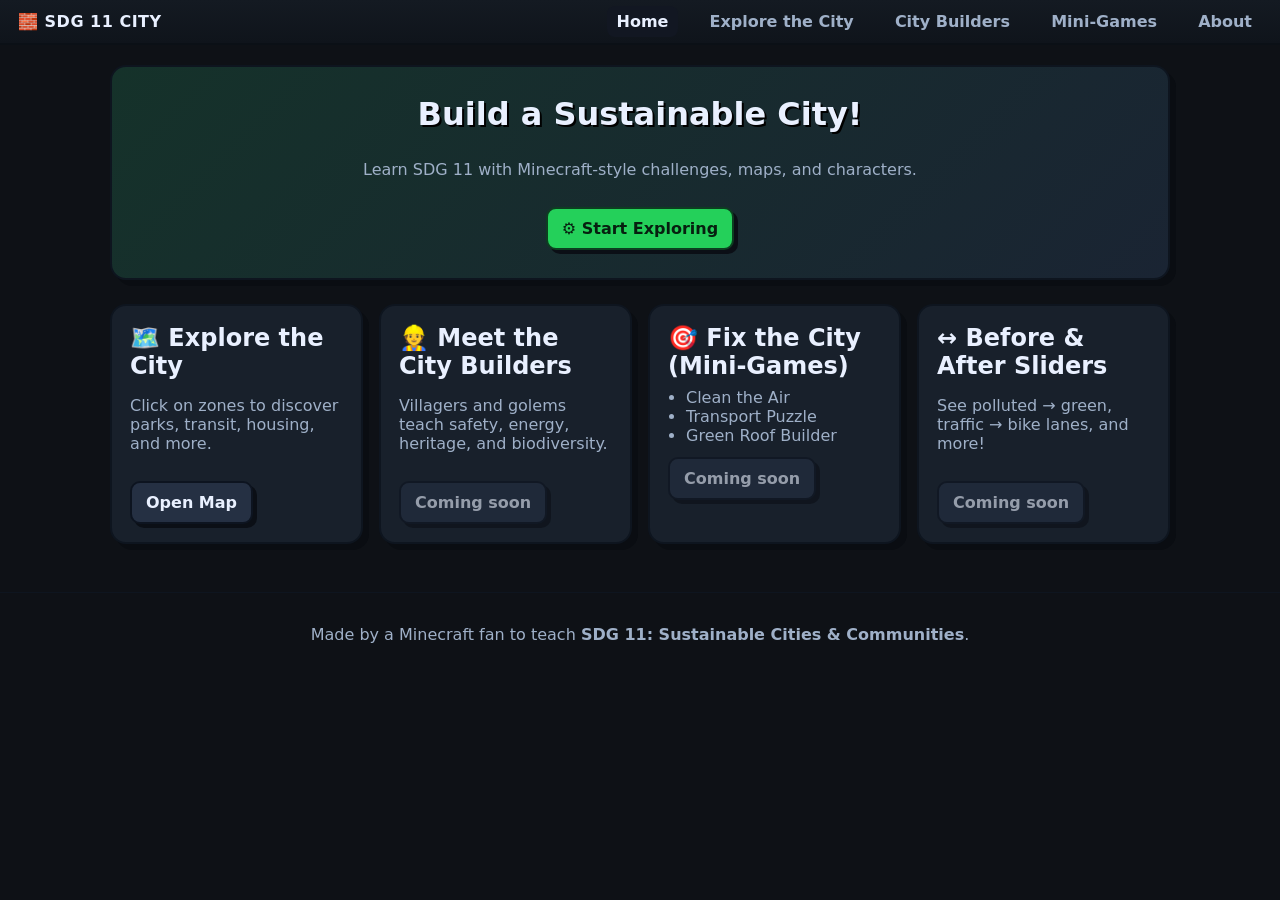
==== index.html @ 468fec7d "Add files via upload" ====
<!doctype html>
<html lang="en">
<head>
  <meta charset="utf-8" />
  <meta name="viewport" content="width=device-width, initial-scale=1" />
  <title>SDG 11 City — Minecraft Style</title>
  <link rel="stylesheet" href="css/styles.css" />
</head>
<body>
  <header class="site-header">
    <div class="logo">🧱 SDG 11 City</div>
    <nav class="main-nav">
      <a class="active" href="index.html">Home</a>
      <a href="city.html">Explore the City</a>
      <a href="#builders">City Builders</a>
      <a href="#minigames">Mini‑Games</a>
      <a href="#about">About</a>
    </nav>
  </header>

  <main class="container">
    <section class="hero">
      <h1>Build a Sustainable City!</h1>
      <p>Learn SDG 11 with Minecraft‑style challenges, maps, and characters.</p>
      <a class="btn btn-primary" href="city.html">⚙️ Start Exploring</a>
    </section>

    <section class="grid features">
      <article class="card">
        <h2>🗺️ Explore the City</h2>
        <p>Click on zones to discover parks, transit, housing, and more.</p>
        <a class="btn" href="city.html">Open Map</a>
      </article>

      <article class="card" id="builders">
        <h2>👷 Meet the City Builders</h2>
        <p>Villagers and golems teach safety, energy, heritage, and biodiversity.</p>
        <a class="btn disabled" href="#">Coming soon</a>
      </article>

      <article class="card" id="minigames">
        <h2>🎯 Fix the City (Mini‑Games)</h2>
        <ul>
          <li>Clean the Air</li>
          <li>Transport Puzzle</li>
          <li>Green Roof Builder</li>
        </ul>
        <a class="btn disabled" href="#">Coming soon</a>
      </article>

      <article class="card">
        <h2>↔️ Before & After Sliders</h2>
        <p>See polluted → green, traffic → bike lanes, and more!</p>
        <a class="btn disabled" href="#">Coming soon</a>
      </article>
    </section>
  </main>

  <footer class="site-footer" id="about">
    <p>Made by a Minecraft fan to teach <strong>SDG 11: Sustainable Cities &amp; Communities</strong>.</p>
  </footer>

  <script src="js/main.js"></script>
</body>
</html>
---- css/styles.css ----
/* Color palette: earthy greens + brick oranges */
:root{
  --bg:#0e1116;
  --panel:#1b2330;
  --accent:#24d05a;
  --accent2:#f59e0b;
  --text:#e9f0ff;
  --muted:#9fb0c8;
  --card:#18202b;
  --shadow:#0a0d12;
}

*{ box-sizing:border-box; }
html,body{ margin:0; padding:0; background:var(--bg); color:var(--text); font-family: system-ui,Segoe UI,Roboto,Arial,sans-serif; }

.site-header{
  position:sticky; top:0; z-index:10;
  display:flex; align-items:center; justify-content:space-between;
  padding:12px 18px; background:linear-gradient(180deg,#141a22,#0f141b);
  border-bottom:2px solid #0b1016;
}
.logo{ font-weight:900; letter-spacing:0.5px; text-transform:uppercase; }
.main-nav a{
  color:var(--muted); margin-left:16px; text-decoration:none; font-weight:600;
  padding:6px 10px; border-radius:8px;
}
.main-nav a:hover, .main-nav a.active{ color:var(--text); background:#121722; }

.container{ max-width:1100px; margin:0 auto; padding:20px; }

.hero{
  background:linear-gradient(135deg,#15322a 0%, #1a2433 100%);
  border:2px solid #0e151f; border-radius:16px; padding:28px;
  box-shadow: 6px 6px 0 var(--shadow);
  text-align:center;
}
.hero h1{ margin-top:0; font-size:2rem; text-shadow:2px 2px 0 #000; }
.hero p{ color:var(--muted); }

.btn{
  display:inline-block; margin-top:12px; padding:10px 14px; border-radius:10px;
  background:#253043; color:var(--text); text-decoration:none; border:2px solid #0d1420;
  box-shadow: 4px 4px 0 #0b0f16; font-weight:700;
}
.btn:hover{ transform:translateY(-1px); background:#2b3a54; }
.btn-primary{ background:var(--accent); color:#072010; border-color:#0c3f20; }
.btn-primary:hover{ filter:brightness(1.05); }
.btn.disabled{ opacity:0.6; pointer-events:none; }

.grid.features{
  margin-top:24px;
  display:grid; grid-template-columns: repeat(auto-fit, minmax(230px, 1fr)); gap:16px;
}

.card{
  background:var(--card);
  border:2px solid #0e151f; border-radius:16px; padding:18px;
  box-shadow: 6px 6px 0 var(--shadow);
}
.card h2{ margin:0 0 8px; }
.card ul{ padding-left:18px; margin:6px 0 0; }
.card p, .card li{ color:var(--muted); }

.site-footer{
  margin-top:28px; text-align:center; padding:16px; color:var(--muted);
  border-top:1px solid #0e151f;
}

/* Simple “blocky” feel */
.card, .btn, .hero { image-rendering: pixelated; }

/* Make it comfy on small screens */
@media (max-width:600px){
  .main-nav a{ margin-left:8px; padding:6px; }
  .hero h1{ font-size:1.6rem; }
}

/* City map */
.city-map{ margin-top:20px; }
.map-grid{
  display:grid;
  grid-template-columns: repeat(6, 1fr);
  gap:6px;
  background:#0c1219; padding:6px; border-radius:12px;
  border:2px solid #0e151f; box-shadow: 6px 6px 0 #0a0d12;
}
.tile{
  aspect-ratio:1/1; width:100%;
  border:2px solid #0e151f;
  border-radius:8px;
  box-shadow: 4px 4px 0 #0a0d12;
  cursor:pointer;
  image-rendering: pixelated;
  transition: transform 80ms ease, filter 120ms ease;
}
.tile:focus{ outline:3px solid var(--accent); }

/* “Blocky” color themes to suggest materials */
.tile.road{ background: repeating-linear-gradient(45deg,#2a3347,#2a3347 8px,#252f42 8px,#252f42 16px); }
.tile.housing{ background: linear-gradient(135deg,#8b5a2b,#6b441f); }
.tile.park{ background: linear-gradient(135deg,#2f6a3b,#2c8a4d); }
.tile.transit{ background: linear-gradient(135deg,#3a3f66,#20243f); }
.tile.energy{ background: linear-gradient(135deg,#f1c40f,#f59e0b); }
.tile.plaza{ background: linear-gradient(135deg,#9aa3ad,#7b8794); }
.tile.safety{ background: linear-gradient(135deg,#8c3c3c,#5b2626); }
.tile.market{ background: linear-gradient(135deg,#3f6a84,#2a4a5d); }
.tile.water{ background: linear-gradient(135deg,#1968a5,#0f4975); }

.tile:hover{ transform: translateY(-2px); filter: brightness(1.05); }
.legend{ color:var(--muted); text-align:center; margin-top:10px; }

/* Modal */
.modal{
  position:fixed; inset:0; background: rgba(0,0,0,0.6);
  display:grid; place-items:center; padding:16px;
}
.modal[hidden]{ display:none; }
.modal-content{
  width:min(560px, 95vw);
  background:var(--panel); border:2px solid #0e151f; border-radius:14px; padding:18px;
  box-shadow: 10px 10px 0 #06080c;
}
.modal-content h2{ margin-top:0; }
.modal .close{
  float:right; background:#2a354a; color:var(--text); border:2px solid #0d1420;
  border-radius:8px; padding:6px 10px; cursor:pointer;
}


/* Mini-game HUD & planting visuals */
.hud{ margin:10px 0; display:flex; gap:8px; align-items:center; justify-content:center; flex-wrap:wrap; }
.hud .chip{ background:#253043; border:2px solid #0d1420; border-radius:999px; padding:6px 10px; box-shadow: 4px 4px 0 #0b0f16; }
.map-grid.plant-mode .tile.plantable{ outline:2px dashed var(--accent); outline-offset:-2px; cursor:crosshair; }
.tile .tree{ font-size:20px; display:inline-block; filter: drop-shadow(0 1px 0 #000); }
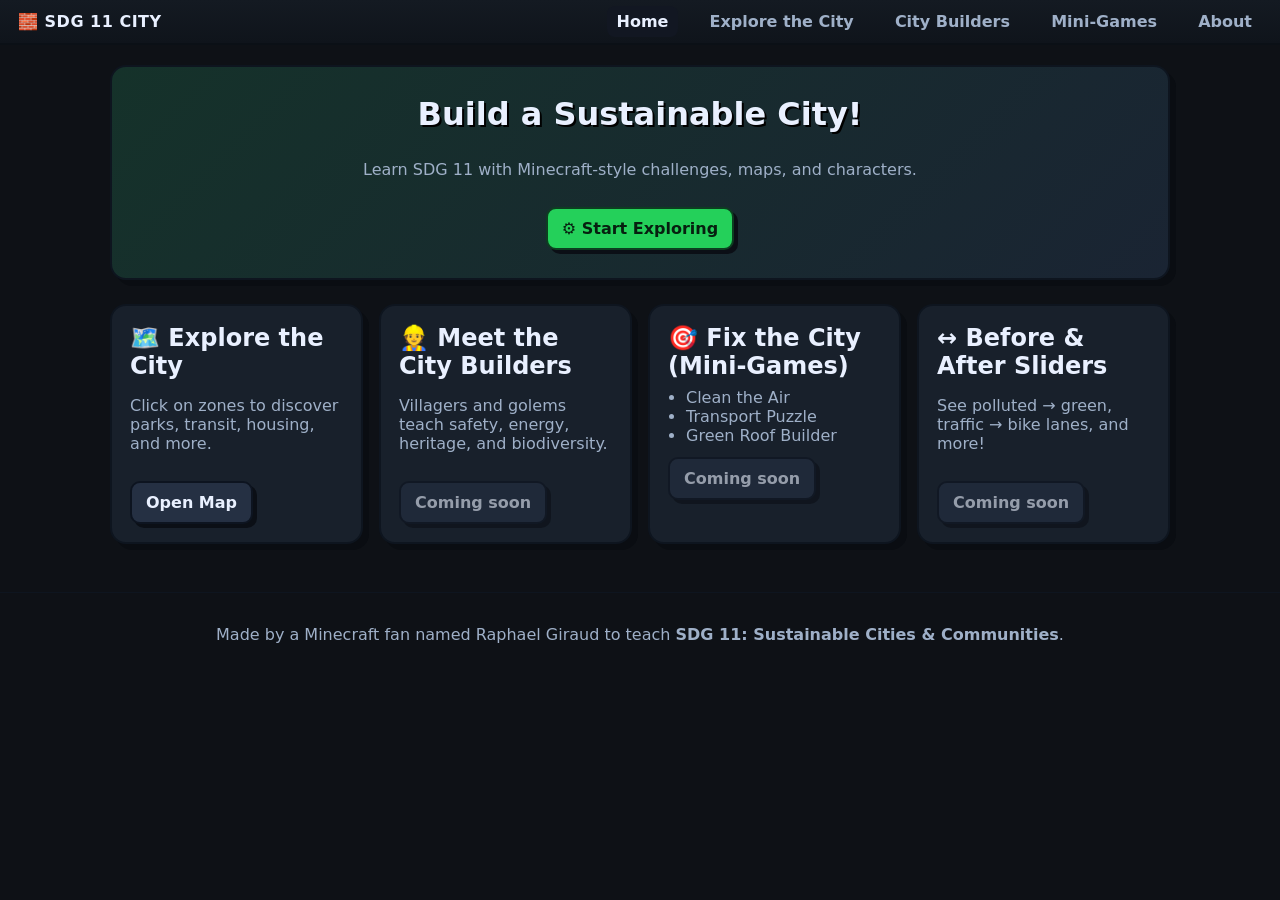
==== commit 6191a7da: "Update index.html with Raphael Giraud name" ====
--- a/index.html
+++ b/index.html
@@ -58,7 +58,7 @@
   </main>
 
   <footer class="site-footer" id="about">
-    <p>Made by a Minecraft fan to teach <strong>SDG 11: Sustainable Cities &amp; Communities</strong>.</p>
+    <p>Made by a Minecraft fan named Raphael Giraud to teach <strong>SDG 11: Sustainable Cities &amp; Communities</strong>.</p>
   </footer>
 
   <script src="js/main.js"></script>
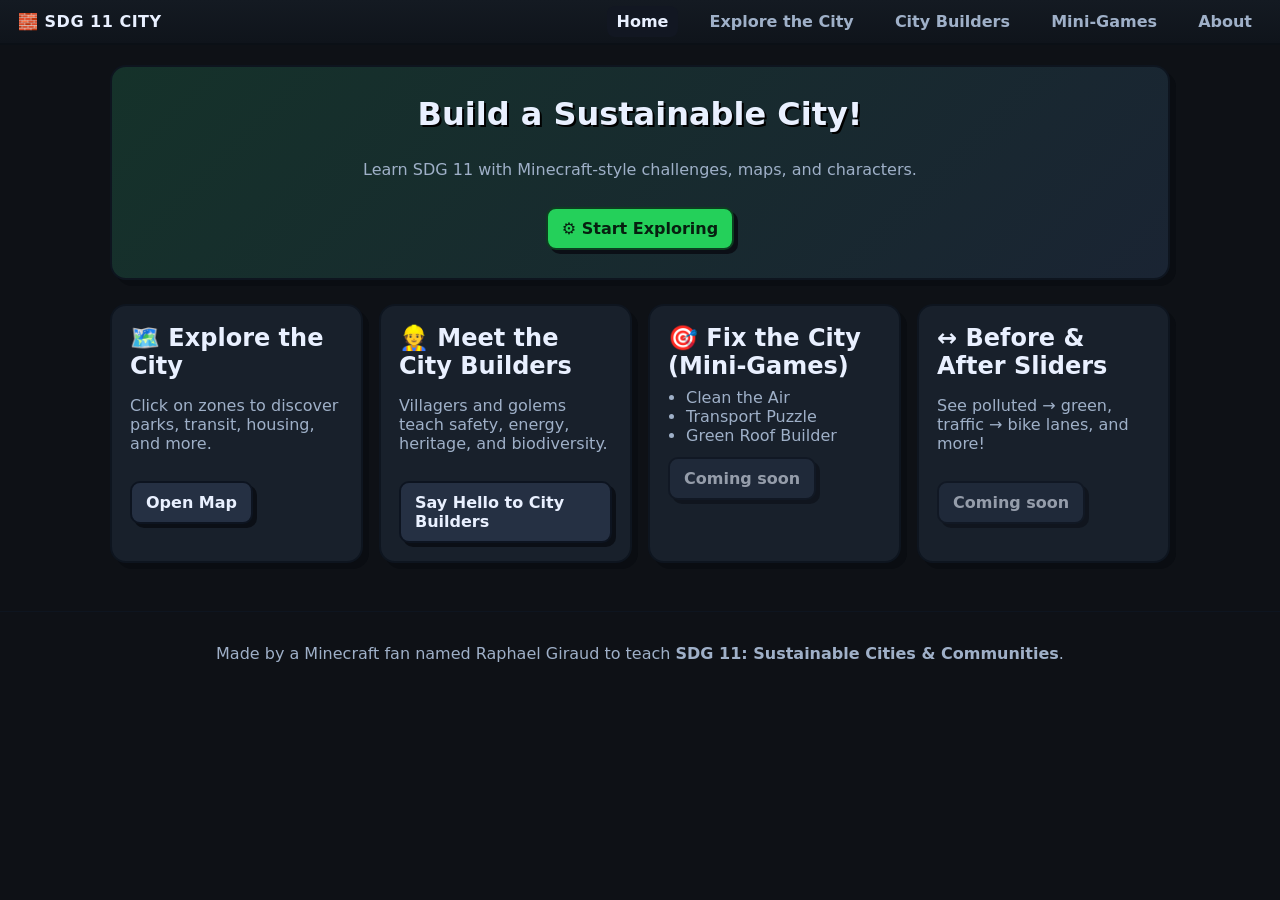
==== commit a7c7a42c: "builders link" ====
--- a/index.html
+++ b/index.html
@@ -4,7 +4,7 @@
 <head>
   <meta charset="utf-8" />
   <meta name="viewport" content="width=device-width, initial-scale=1" />
-  <title>SDG 11 City — Minecraft Style</title>
+  <title>SDG 11 City — Learning</title>
   <link rel="stylesheet" href="css/styles.css" />
 </head>
 <body>
@@ -13,7 +13,7 @@
     <nav class="main-nav">
       <a class="active" href="index.html">Home</a>
       <a href="city.html">Explore the City</a>
-      <a href="#builders">City Builders</a>
+      <a href="builders.html">City Builders</a>
       <a href="#minigames">Mini‑Games</a>
       <a href="#about">About</a>
     </nav>
@@ -36,7 +36,7 @@
       <article class="card" id="builders">
         <h2>👷 Meet the City Builders</h2>
         <p>Villagers and golems teach safety, energy, heritage, and biodiversity.</p>
-        <a class="btn disabled" href="#">Coming soon</a>
+        <a class="btn" href="builders.html">Say Hello to City Builders</a>
       </article>
 
       <article class="card" id="minigames">
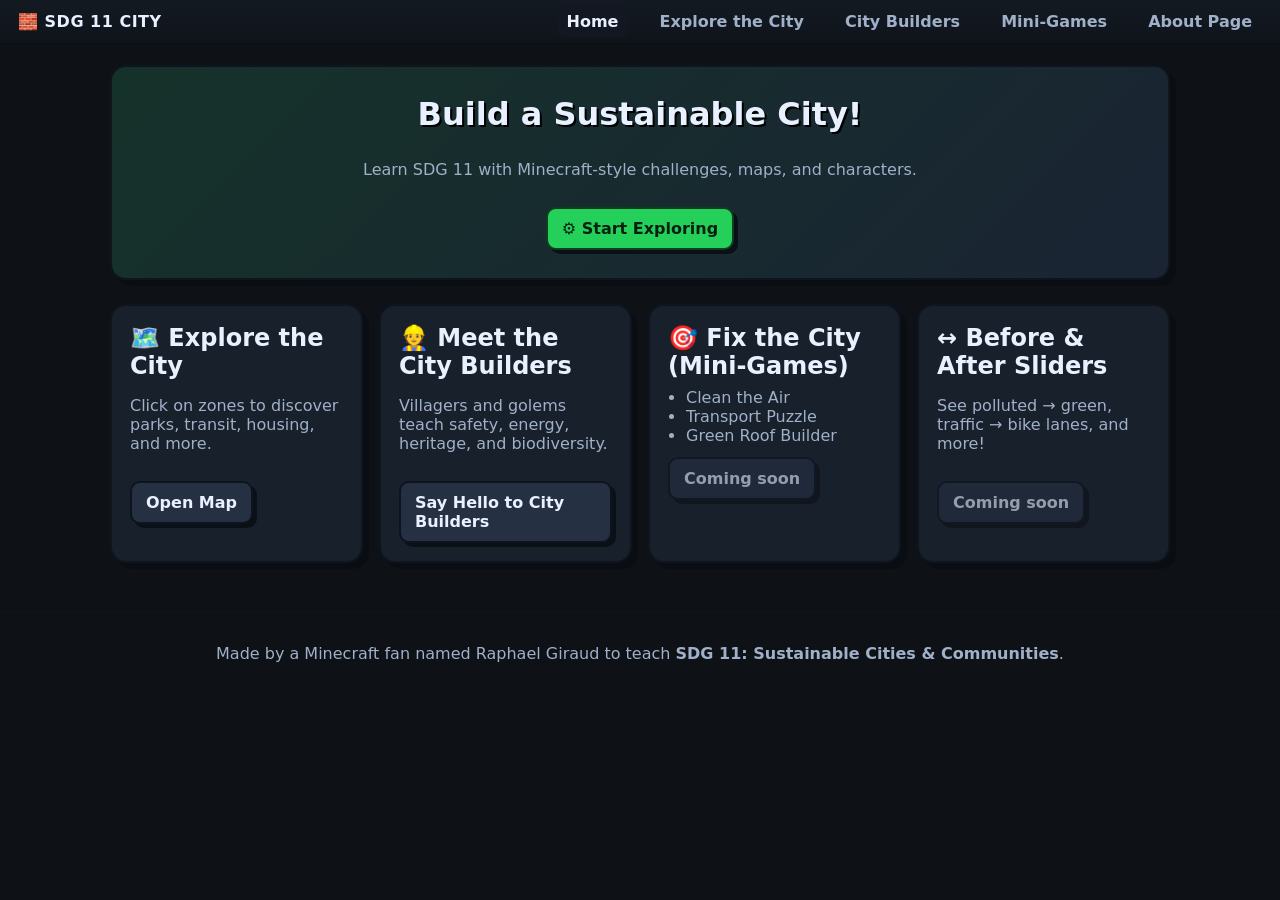
==== commit b2ef7a42: "Update index.html" ====
--- a/index.html
+++ b/index.html
@@ -1,6 +1,7 @@
 
 <!doctype html>
 <html lang="en">
+<!-- force rebuild -->
 <head>
   <meta charset="utf-8" />
   <meta name="viewport" content="width=device-width, initial-scale=1" />
@@ -15,7 +16,7 @@
       <a href="city.html">Explore the City</a>
       <a href="builders.html">City Builders</a>
       <a href="#minigames">Mini‑Games</a>
-      <a href="#about">About</a>
+      <a href="#about">About Page</a>
     </nav>
   </header>
 
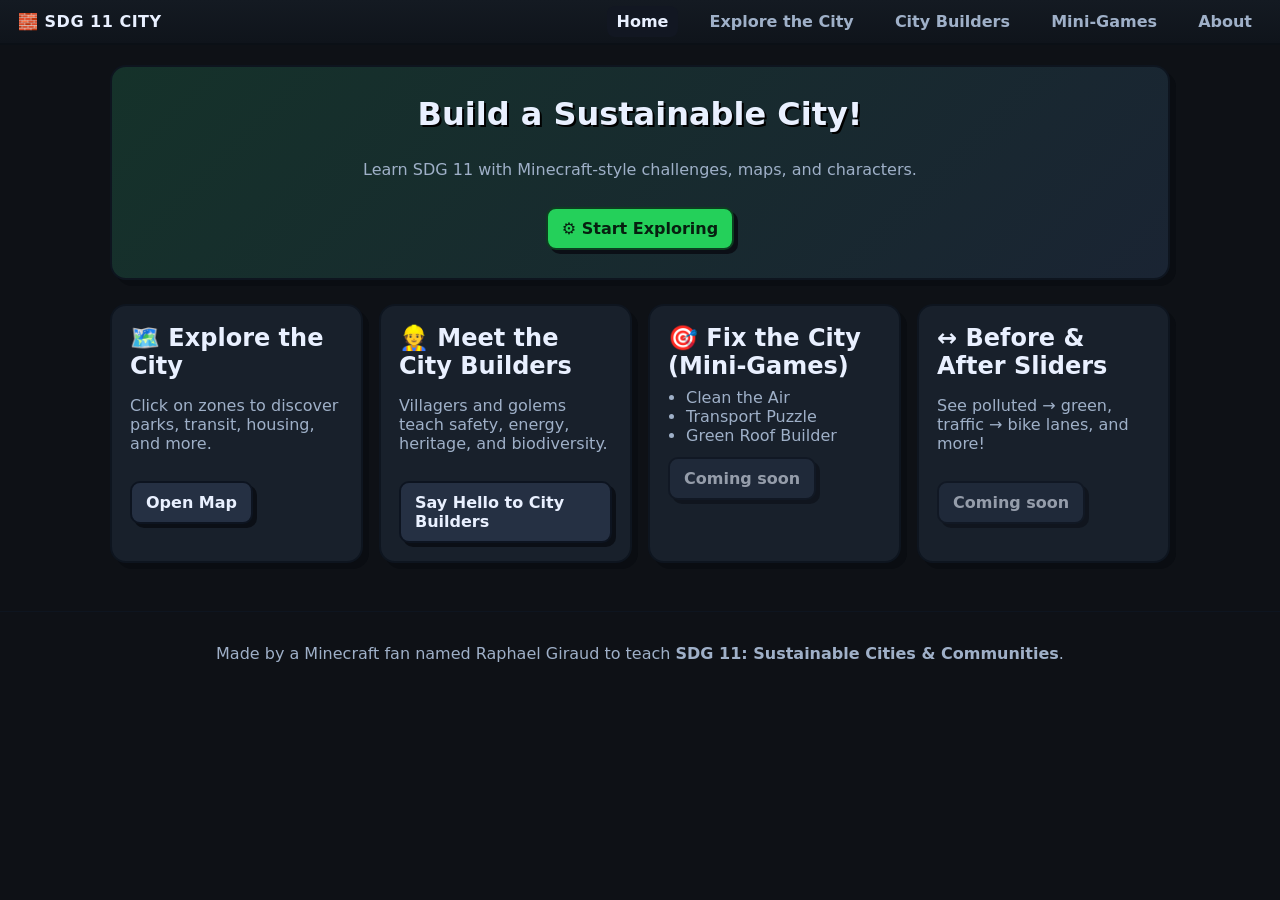
==== commit 727e75f6: "Update index.html v2" ====
--- a/index.html
+++ b/index.html
@@ -1,7 +1,6 @@
 
 <!doctype html>
 <html lang="en">
-<!-- force rebuild -->
 <head>
   <meta charset="utf-8" />
   <meta name="viewport" content="width=device-width, initial-scale=1" />
@@ -16,7 +15,7 @@
       <a href="city.html">Explore the City</a>
       <a href="builders.html">City Builders</a>
       <a href="#minigames">Mini‑Games</a>
-      <a href="#about">About Page</a>
+      <a href="#about">About</a>
     </nav>
   </header>
 
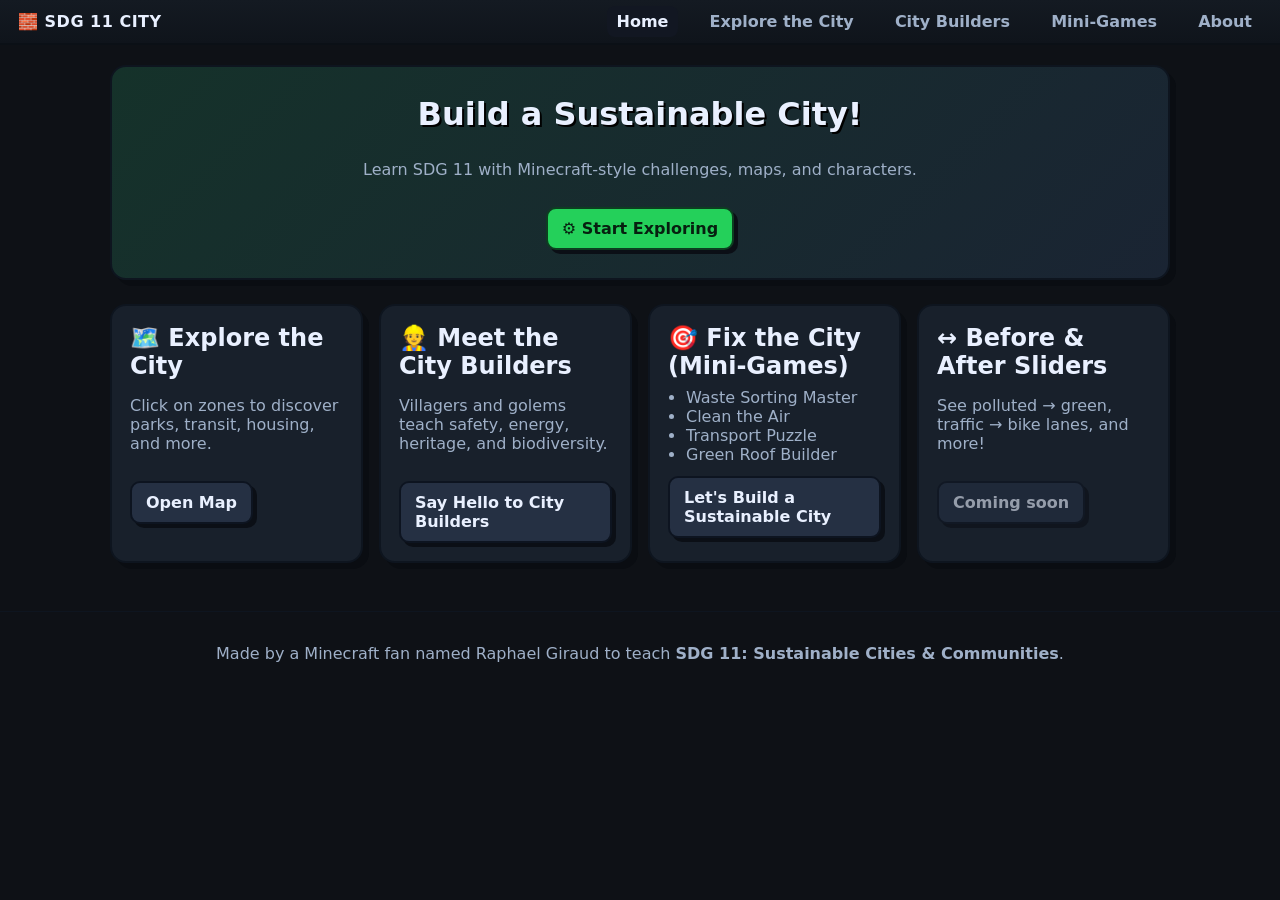
==== commit b11b73d0: "update index with waste update index with waste" ====
--- a/index.html
+++ b/index.html
@@ -14,7 +14,7 @@
       <a class="active" href="index.html">Home</a>
       <a href="city.html">Explore the City</a>
       <a href="builders.html">City Builders</a>
-      <a href="#minigames">Mini‑Games</a>
+      <a href="games.html">Mini‑Games</a>
       <a href="#about">About</a>
     </nav>
   </header>
@@ -42,11 +42,12 @@
       <article class="card" id="minigames">
         <h2>🎯 Fix the City (Mini‑Games)</h2>
         <ul>
+          <li>Waste Sorting Master</li>
           <li>Clean the Air</li>
           <li>Transport Puzzle</li>
           <li>Green Roof Builder</li>
         </ul>
-        <a class="btn disabled" href="#">Coming soon</a>
+        <a class="btn" href="games.html">Let's Build a Sustainable City</a>
       </article>
 
       <article class="card">
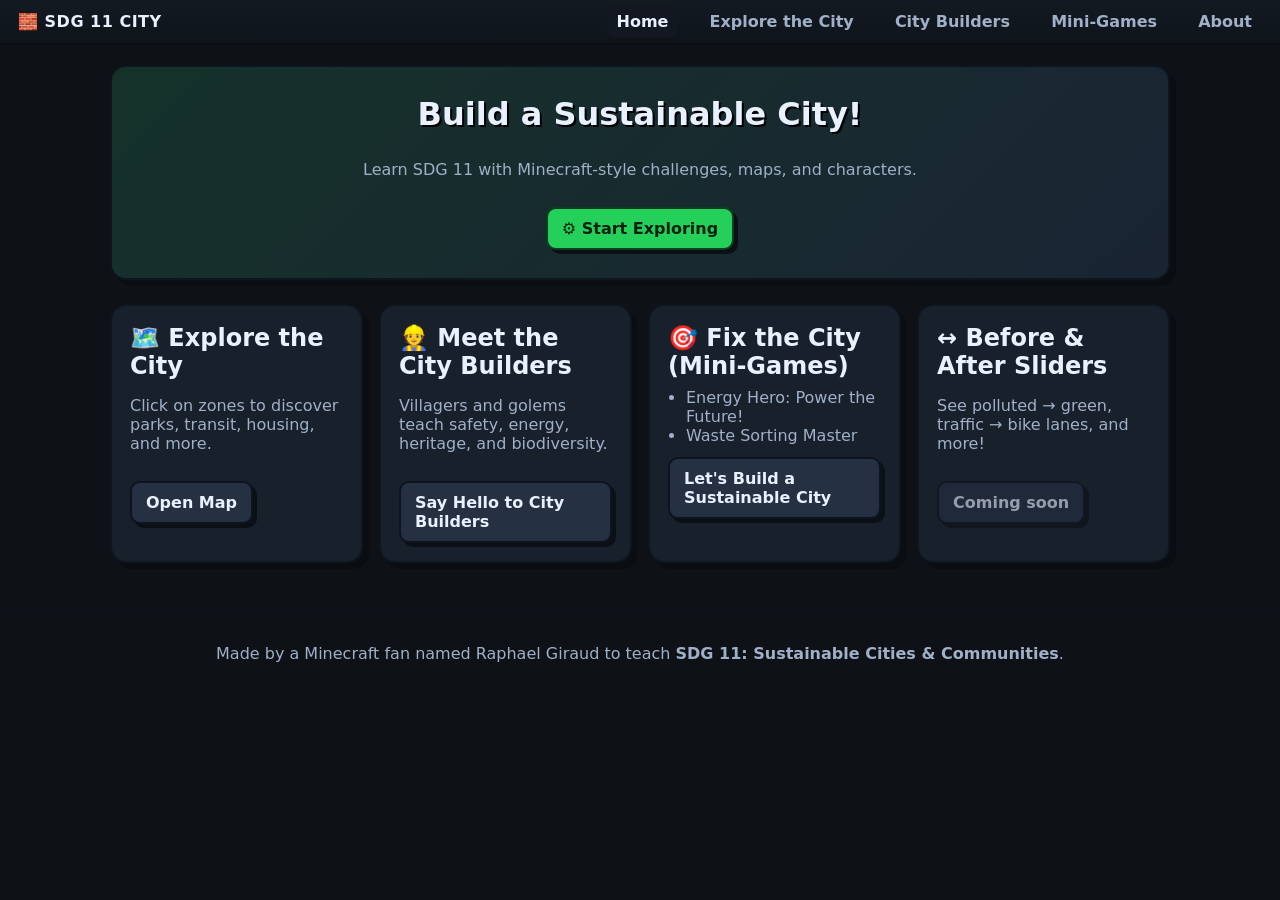
==== commit 62e65f51: "new energy game" ====
--- a/index.html
+++ b/index.html
@@ -42,10 +42,8 @@
       <article class="card" id="minigames">
         <h2>🎯 Fix the City (Mini‑Games)</h2>
         <ul>
+          <li>Energy Hero: Power the Future!</li>
           <li>Waste Sorting Master</li>
-          <li>Clean the Air</li>
-          <li>Transport Puzzle</li>
-          <li>Green Roof Builder</li>
         </ul>
         <a class="btn" href="games.html">Let's Build a Sustainable City</a>
       </article>
